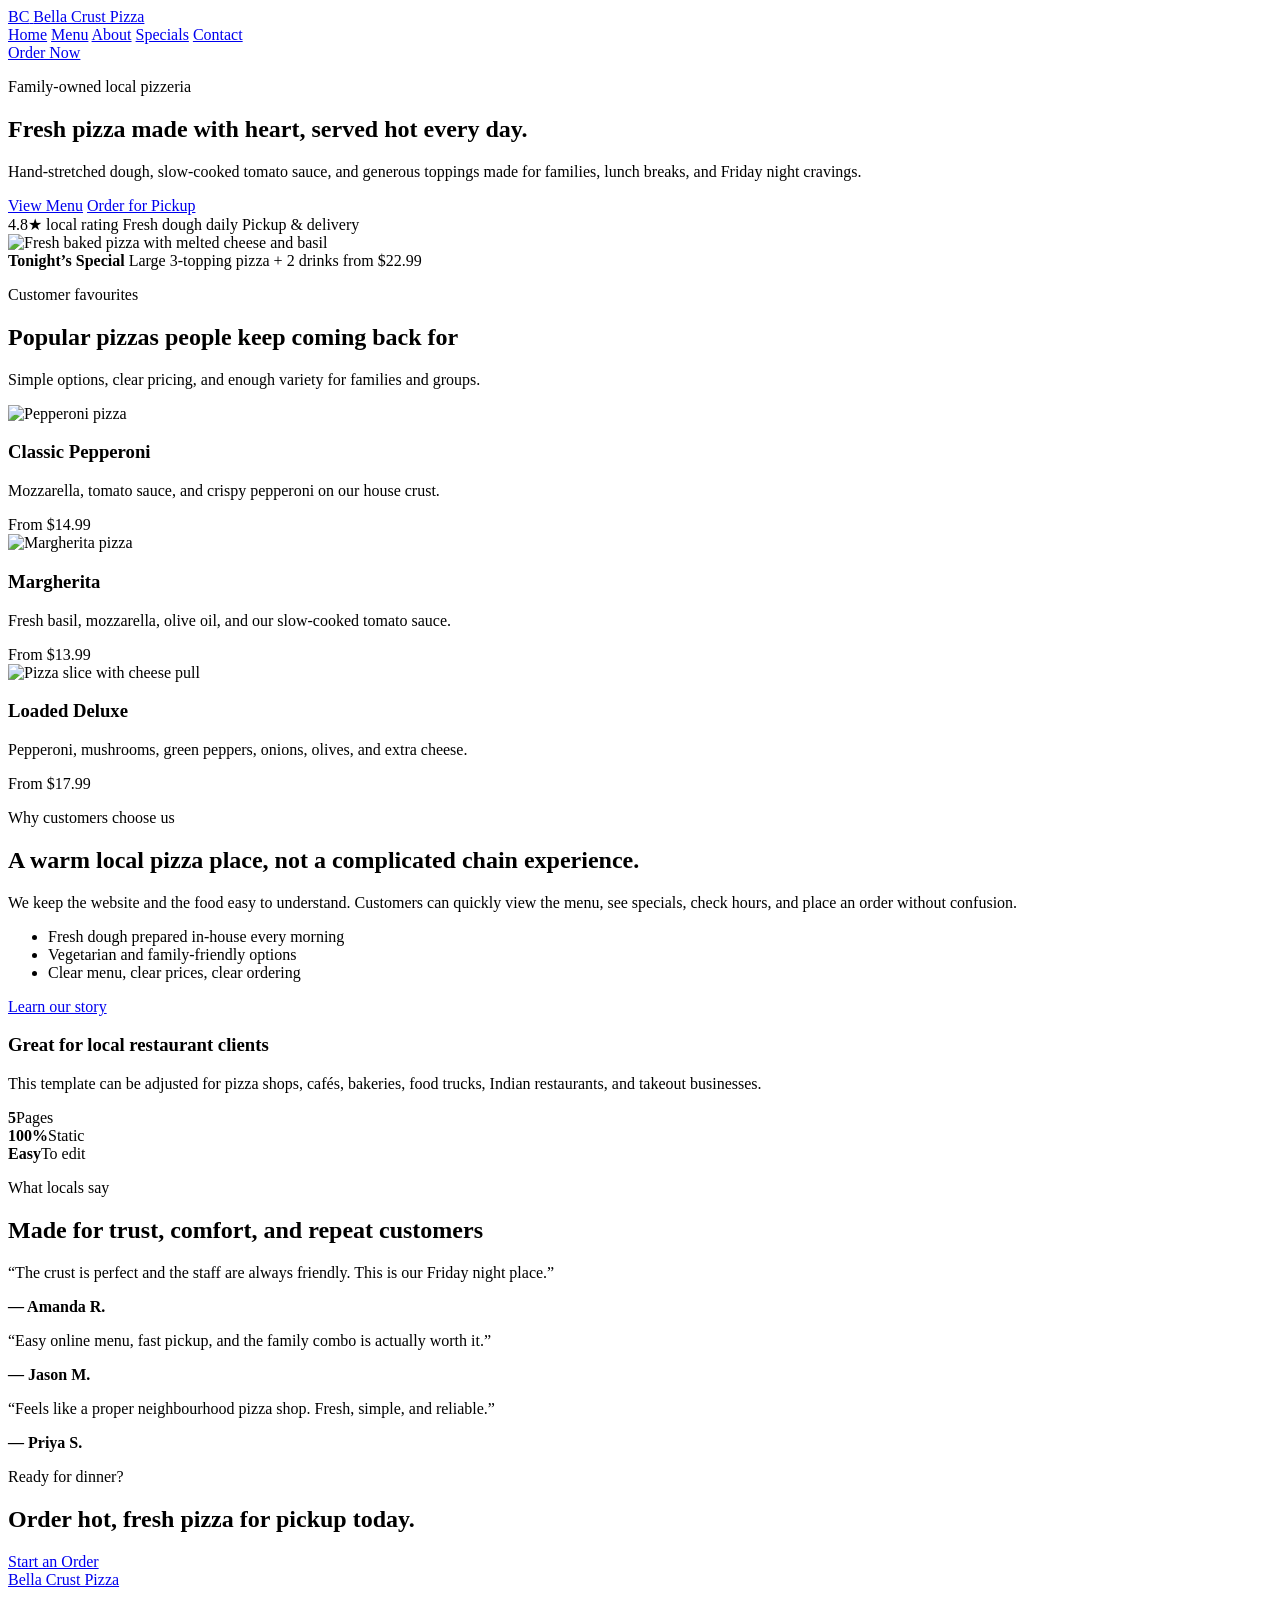
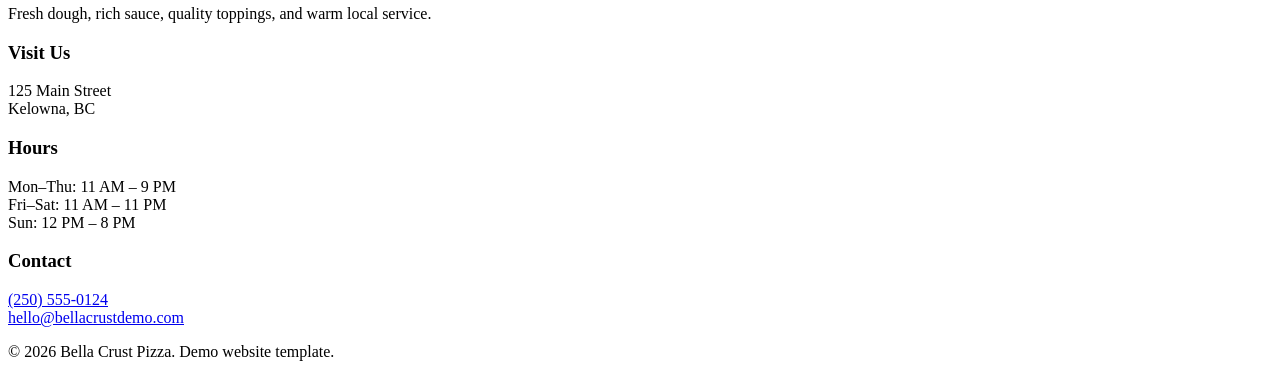
==== index.html @ b72058f1 "Add files via upload" ====
<!DOCTYPE html>
<html lang="en">
<head>
    <meta charset="UTF-8">
    <meta name="viewport" content="width=device-width, initial-scale=1.0">
    <title>Bella Crust Pizza | Fresh Local Pizza</title>
    <meta name="description" content="A modern pizza parlour website demo for local restaurants and food businesses.">
    <link rel="stylesheet" href="css/style.css">
</head>
<body>
    <header class="site-header">
        <div class="container nav-wrap">
            <a href="index.html" class="brand">
                <span class="brand-mark">BC</span>
                <span>Bella Crust Pizza</span>
            </a>

            <nav class="main-nav" aria-label="Main navigation">
                <a href="index.html" class="nav-link active">Home</a>
                <a href="menu.html" class="nav-link ">Menu</a>
                <a href="about.html" class="nav-link ">About</a>
                <a href="specials.html" class="nav-link ">Specials</a>
                <a href="contact.html" class="nav-link ">Contact</a>
            </nav>

            <a href="contact.html" class="header-cta">Order Now</a>
        </div>
    </header>

    <main>
        <section class="hero">
            <div class="container hero-grid">
                <div class="hero-content">
                    <p class="eyebrow">Family-owned local pizzeria</p>
                    <h1>Fresh pizza made with heart, served hot every day.</h1>
                    <p class="hero-text">Hand-stretched dough, slow-cooked tomato sauce, and generous toppings made for families, lunch breaks, and Friday night cravings.</p>
                    <div class="hero-actions">
                        <a href="menu.html" class="btn btn-primary">View Menu</a>
                        <a href="contact.html" class="btn btn-secondary">Order for Pickup</a>
                    </div>
                    <div class="trust-row">
                        <span>4.8★ local rating</span>
                        <span>Fresh dough daily</span>
                        <span>Pickup & delivery</span>
                    </div>
                </div>

                <div class="hero-card">
                    <img src="https://images.unsplash.com/photo-1593560708920-61dd98c46a4e?auto=format&fit=crop&w=900&q=80" alt="Fresh baked pizza with melted cheese and basil">
                    <div class="floating-offer">
                        <strong>Tonight’s Special</strong>
                        <span>Large 3-topping pizza + 2 drinks from $22.99</span>
                    </div>
                </div>
            </div>
        </section>

        <section class="section popular-section">
            <div class="container">
                <div class="section-heading">
                    <p class="eyebrow">Customer favourites</p>
                    <h2>Popular pizzas people keep coming back for</h2>
                    <p>Simple options, clear pricing, and enough variety for families and groups.</p>
                </div>

                <div class="card-grid three">
                    <article class="food-card">
                        <img src="https://images.unsplash.com/photo-1601924582970-9238bcb495d9?auto=format&fit=crop&w=800&q=80" alt="Pepperoni pizza">
                        <div class="food-card-body">
                            <h3>Classic Pepperoni</h3>
                            <p>Mozzarella, tomato sauce, and crispy pepperoni on our house crust.</p>
                            <span class="price">From $14.99</span>
                        </div>
                    </article>

                    <article class="food-card">
                        <img src="https://images.unsplash.com/photo-1574071318508-1cdbab80d002?auto=format&fit=crop&w=800&q=80" alt="Margherita pizza">
                        <div class="food-card-body">
                            <h3>Margherita</h3>
                            <p>Fresh basil, mozzarella, olive oil, and our slow-cooked tomato sauce.</p>
                            <span class="price">From $13.99</span>
                        </div>
                    </article>

                    <article class="food-card">
                        <img src="https://images.unsplash.com/photo-1628840042765-356cda07504e?auto=format&fit=crop&w=800&q=80" alt="Pizza slice with cheese pull">
                        <div class="food-card-body">
                            <h3>Loaded Deluxe</h3>
                            <p>Pepperoni, mushrooms, green peppers, onions, olives, and extra cheese.</p>
                            <span class="price">From $17.99</span>
                        </div>
                    </article>
                </div>
            </div>
        </section>

        <section class="section split-section">
            <div class="container split-grid">
                <div>
                    <p class="eyebrow">Why customers choose us</p>
                    <h2>A warm local pizza place, not a complicated chain experience.</h2>
                    <p>We keep the website and the food easy to understand. Customers can quickly view the menu, see specials, check hours, and place an order without confusion.</p>
                    <ul class="check-list">
                        <li>Fresh dough prepared in-house every morning</li>
                        <li>Vegetarian and family-friendly options</li>
                        <li>Clear menu, clear prices, clear ordering</li>
                    </ul>
                    <a href="about.html" class="text-link">Learn our story</a>
                </div>

                <div class="feature-box">
                    <h3>Great for local restaurant clients</h3>
                    <p>This template can be adjusted for pizza shops, cafés, bakeries, food trucks, Indian restaurants, and takeout businesses.</p>
                    <div class="mini-stats">
                        <div><strong>5</strong><span>Pages</span></div>
                        <div><strong>100%</strong><span>Static</span></div>
                        <div><strong>Easy</strong><span>To edit</span></div>
                    </div>
                </div>
            </div>
        </section>

        <section class="section testimonials">
            <div class="container">
                <div class="section-heading">
                    <p class="eyebrow">What locals say</p>
                    <h2>Made for trust, comfort, and repeat customers</h2>
                </div>

                <div class="card-grid three">
                    <article class="quote-card">
                        <p>“The crust is perfect and the staff are always friendly. This is our Friday night place.”</p>
                        <strong>— Amanda R.</strong>
                    </article>
                    <article class="quote-card">
                        <p>“Easy online menu, fast pickup, and the family combo is actually worth it.”</p>
                        <strong>— Jason M.</strong>
                    </article>
                    <article class="quote-card">
                        <p>“Feels like a proper neighbourhood pizza shop. Fresh, simple, and reliable.”</p>
                        <strong>— Priya S.</strong>
                    </article>
                </div>
            </div>
        </section>

        <section class="cta-band">
            <div class="container cta-content">
                <div>
                    <p class="eyebrow light">Ready for dinner?</p>
                    <h2>Order hot, fresh pizza for pickup today.</h2>
                </div>
                <a href="contact.html" class="btn btn-light">Start an Order</a>
            </div>
        </section>
    </main>

    <footer class="site-footer">
        <div class="container footer-grid">
            <div>
                <a href="index.html" class="footer-brand">Bella Crust Pizza</a>
                <p>Fresh dough, rich sauce, quality toppings, and warm local service.</p>
            </div>

            <div>
                <h3>Visit Us</h3>
                <p>125 Main Street<br>Kelowna, BC</p>
            </div>

            <div>
                <h3>Hours</h3>
                <p>Mon–Thu: 11 AM – 9 PM<br>Fri–Sat: 11 AM – 11 PM<br>Sun: 12 PM – 8 PM</p>
            </div>

            <div>
                <h3>Contact</h3>
                <p><a href="tel:+12505550124">(250) 555-0124</a><br><a href="mailto:hello@bellacrustdemo.com">hello@bellacrustdemo.com</a></p>
            </div>
        </div>

        <div class="footer-bottom">
            <p>© 2026 Bella Crust Pizza. Demo website template.</p>
        </div>
    </footer>
</body>
</html>
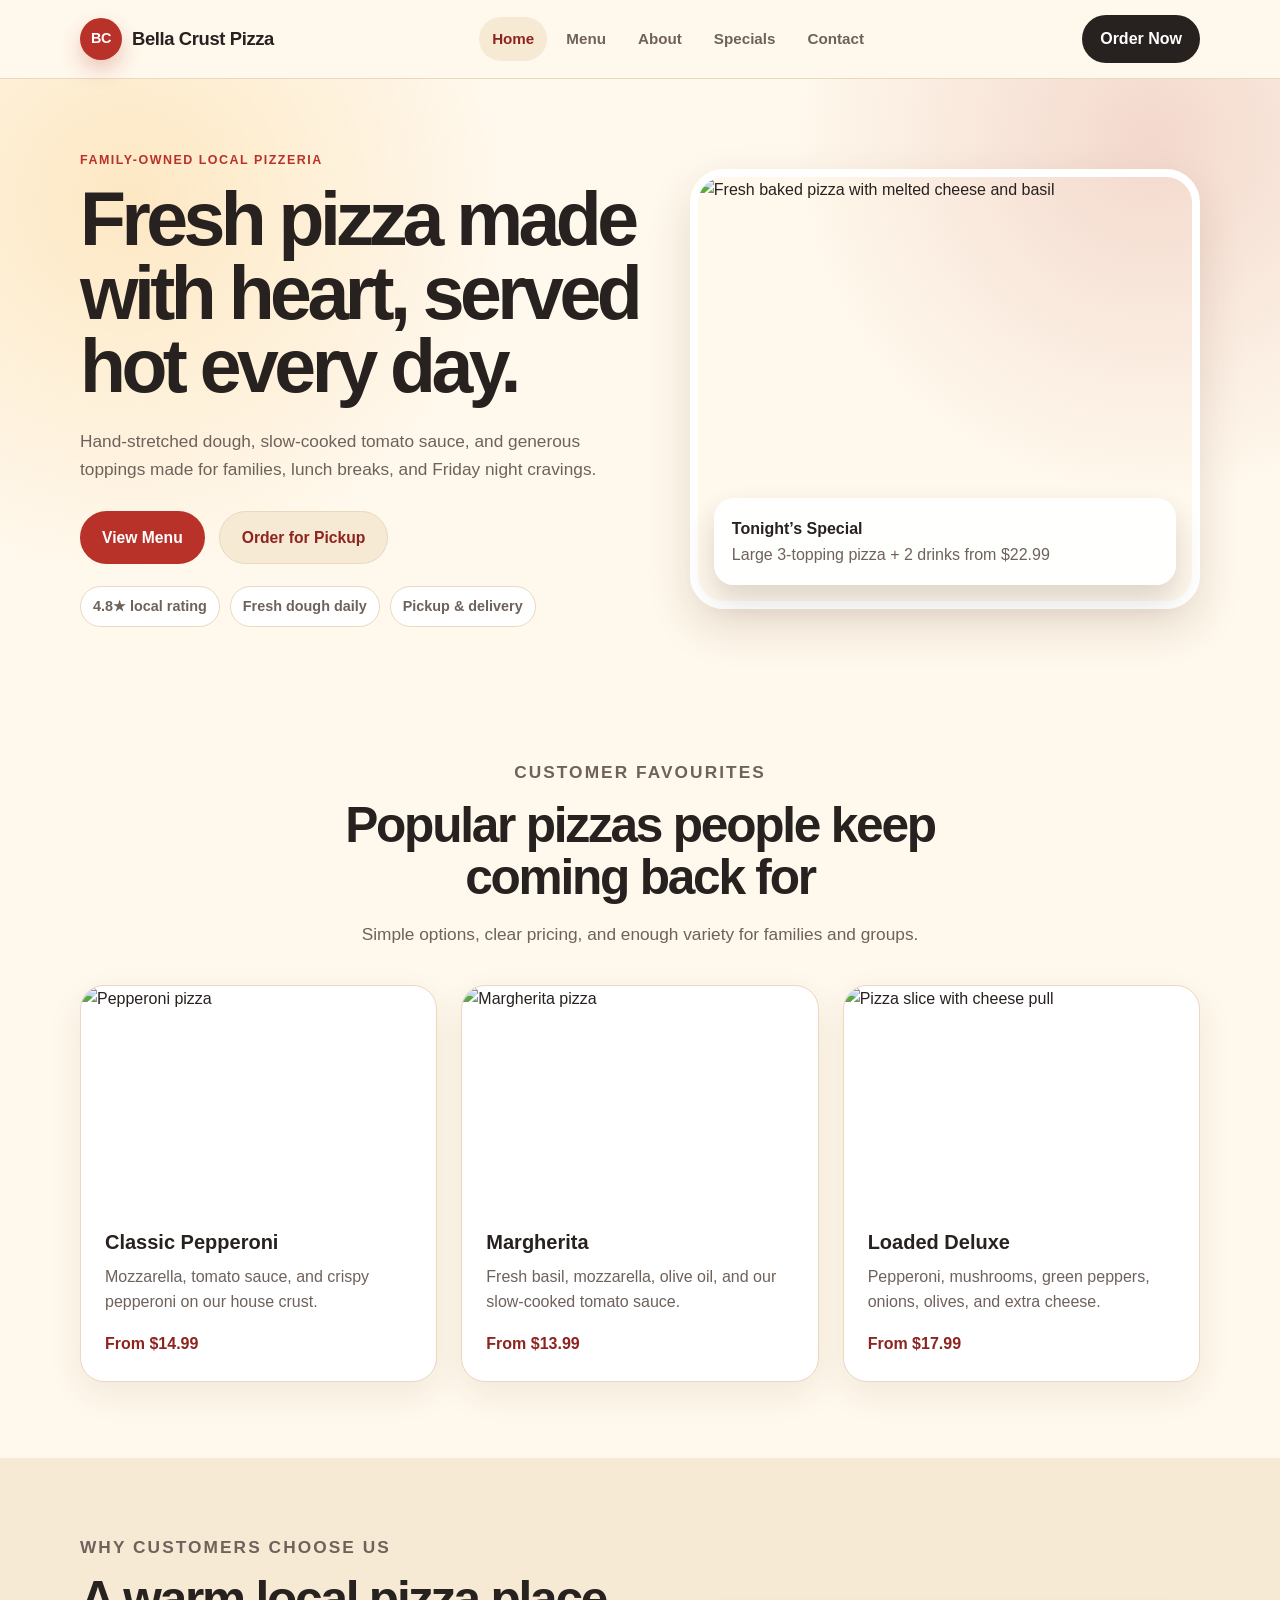
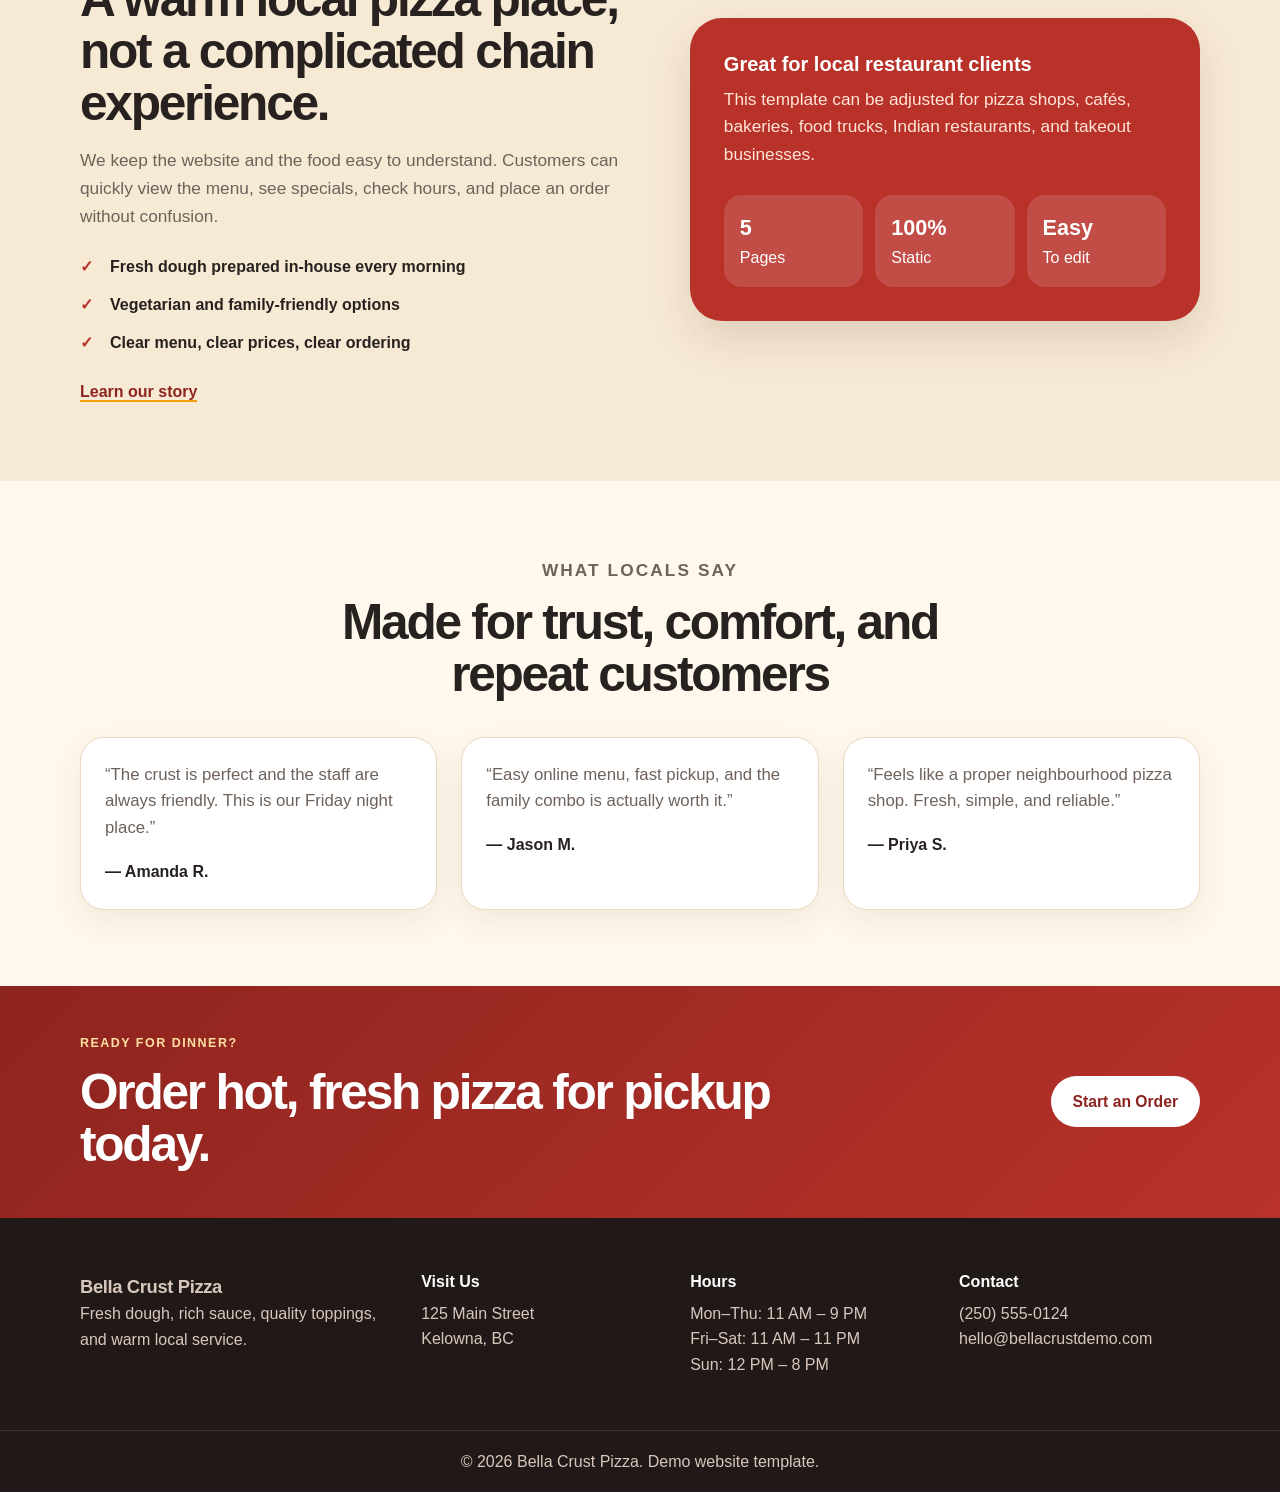
==== commit 6d48e483: "edited changes" ====
--- a/index.html
+++ b/index.html
@@ -2,185 +2,11 @@
 <html lang="en">
 <head>
     <meta charset="UTF-8">
+    <meta http-equiv="refresh" content="0; url=code/index.html">
     <meta name="viewport" content="width=device-width, initial-scale=1.0">
-    <title>Bella Crust Pizza | Fresh Local Pizza</title>
-    <meta name="description" content="A modern pizza parlour website demo for local restaurants and food businesses.">
-    <link rel="stylesheet" href="css/style.css">
+    <title>Bella Crust Pizza</title>
 </head>
 <body>
-    <header class="site-header">
-        <div class="container nav-wrap">
-            <a href="index.html" class="brand">
-                <span class="brand-mark">BC</span>
-                <span>Bella Crust Pizza</span>
-            </a>
-
-            <nav class="main-nav" aria-label="Main navigation">
-                <a href="index.html" class="nav-link active">Home</a>
-                <a href="menu.html" class="nav-link ">Menu</a>
-                <a href="about.html" class="nav-link ">About</a>
-                <a href="specials.html" class="nav-link ">Specials</a>
-                <a href="contact.html" class="nav-link ">Contact</a>
-            </nav>
-
-            <a href="contact.html" class="header-cta">Order Now</a>
-        </div>
-    </header>
-
-    <main>
-        <section class="hero">
-            <div class="container hero-grid">
-                <div class="hero-content">
-                    <p class="eyebrow">Family-owned local pizzeria</p>
-                    <h1>Fresh pizza made with heart, served hot every day.</h1>
-                    <p class="hero-text">Hand-stretched dough, slow-cooked tomato sauce, and generous toppings made for families, lunch breaks, and Friday night cravings.</p>
-                    <div class="hero-actions">
-                        <a href="menu.html" class="btn btn-primary">View Menu</a>
-                        <a href="contact.html" class="btn btn-secondary">Order for Pickup</a>
-                    </div>
-                    <div class="trust-row">
-                        <span>4.8★ local rating</span>
-                        <span>Fresh dough daily</span>
-                        <span>Pickup & delivery</span>
-                    </div>
-                </div>
-
-                <div class="hero-card">
-                    <img src="https://images.unsplash.com/photo-1593560708920-61dd98c46a4e?auto=format&fit=crop&w=900&q=80" alt="Fresh baked pizza with melted cheese and basil">
-                    <div class="floating-offer">
-                        <strong>Tonight’s Special</strong>
-                        <span>Large 3-topping pizza + 2 drinks from $22.99</span>
-                    </div>
-                </div>
-            </div>
-        </section>
-
-        <section class="section popular-section">
-            <div class="container">
-                <div class="section-heading">
-                    <p class="eyebrow">Customer favourites</p>
-                    <h2>Popular pizzas people keep coming back for</h2>
-                    <p>Simple options, clear pricing, and enough variety for families and groups.</p>
-                </div>
-
-                <div class="card-grid three">
-                    <article class="food-card">
-                        <img src="https://images.unsplash.com/photo-1601924582970-9238bcb495d9?auto=format&fit=crop&w=800&q=80" alt="Pepperoni pizza">
-                        <div class="food-card-body">
-                            <h3>Classic Pepperoni</h3>
-                            <p>Mozzarella, tomato sauce, and crispy pepperoni on our house crust.</p>
-                            <span class="price">From $14.99</span>
-                        </div>
-                    </article>
-
-                    <article class="food-card">
-                        <img src="https://images.unsplash.com/photo-1574071318508-1cdbab80d002?auto=format&fit=crop&w=800&q=80" alt="Margherita pizza">
-                        <div class="food-card-body">
-                            <h3>Margherita</h3>
-                            <p>Fresh basil, mozzarella, olive oil, and our slow-cooked tomato sauce.</p>
-                            <span class="price">From $13.99</span>
-                        </div>
-                    </article>
-
-                    <article class="food-card">
-                        <img src="https://images.unsplash.com/photo-1628840042765-356cda07504e?auto=format&fit=crop&w=800&q=80" alt="Pizza slice with cheese pull">
-                        <div class="food-card-body">
-                            <h3>Loaded Deluxe</h3>
-                            <p>Pepperoni, mushrooms, green peppers, onions, olives, and extra cheese.</p>
-                            <span class="price">From $17.99</span>
-                        </div>
-                    </article>
-                </div>
-            </div>
-        </section>
-
-        <section class="section split-section">
-            <div class="container split-grid">
-                <div>
-                    <p class="eyebrow">Why customers choose us</p>
-                    <h2>A warm local pizza place, not a complicated chain experience.</h2>
-                    <p>We keep the website and the food easy to understand. Customers can quickly view the menu, see specials, check hours, and place an order without confusion.</p>
-                    <ul class="check-list">
-                        <li>Fresh dough prepared in-house every morning</li>
-                        <li>Vegetarian and family-friendly options</li>
-                        <li>Clear menu, clear prices, clear ordering</li>
-                    </ul>
-                    <a href="about.html" class="text-link">Learn our story</a>
-                </div>
-
-                <div class="feature-box">
-                    <h3>Great for local restaurant clients</h3>
-                    <p>This template can be adjusted for pizza shops, cafés, bakeries, food trucks, Indian restaurants, and takeout businesses.</p>
-                    <div class="mini-stats">
-                        <div><strong>5</strong><span>Pages</span></div>
-                        <div><strong>100%</strong><span>Static</span></div>
-                        <div><strong>Easy</strong><span>To edit</span></div>
-                    </div>
-                </div>
-            </div>
-        </section>
-
-        <section class="section testimonials">
-            <div class="container">
-                <div class="section-heading">
-                    <p class="eyebrow">What locals say</p>
-                    <h2>Made for trust, comfort, and repeat customers</h2>
-                </div>
-
-                <div class="card-grid three">
-                    <article class="quote-card">
-                        <p>“The crust is perfect and the staff are always friendly. This is our Friday night place.”</p>
-                        <strong>— Amanda R.</strong>
-                    </article>
-                    <article class="quote-card">
-                        <p>“Easy online menu, fast pickup, and the family combo is actually worth it.”</p>
-                        <strong>— Jason M.</strong>
-                    </article>
-                    <article class="quote-card">
-                        <p>“Feels like a proper neighbourhood pizza shop. Fresh, simple, and reliable.”</p>
-                        <strong>— Priya S.</strong>
-                    </article>
-                </div>
-            </div>
-        </section>
-
-        <section class="cta-band">
-            <div class="container cta-content">
-                <div>
-                    <p class="eyebrow light">Ready for dinner?</p>
-                    <h2>Order hot, fresh pizza for pickup today.</h2>
-                </div>
-                <a href="contact.html" class="btn btn-light">Start an Order</a>
-            </div>
-        </section>
-    </main>
-
-    <footer class="site-footer">
-        <div class="container footer-grid">
-            <div>
-                <a href="index.html" class="footer-brand">Bella Crust Pizza</a>
-                <p>Fresh dough, rich sauce, quality toppings, and warm local service.</p>
-            </div>
-
-            <div>
-                <h3>Visit Us</h3>
-                <p>125 Main Street<br>Kelowna, BC</p>
-            </div>
-
-            <div>
-                <h3>Hours</h3>
-                <p>Mon–Thu: 11 AM – 9 PM<br>Fri–Sat: 11 AM – 11 PM<br>Sun: 12 PM – 8 PM</p>
-            </div>
-
-            <div>
-                <h3>Contact</h3>
-                <p><a href="tel:+12505550124">(250) 555-0124</a><br><a href="mailto:hello@bellacrustdemo.com">hello@bellacrustdemo.com</a></p>
-            </div>
-        </div>
-
-        <div class="footer-bottom">
-            <p>© 2026 Bella Crust Pizza. Demo website template.</p>
-        </div>
-    </footer>
+    <p>Redirecting to <a href="code/index.html">Bella Crust Pizza</a>...</p>
 </body>
 </html>
